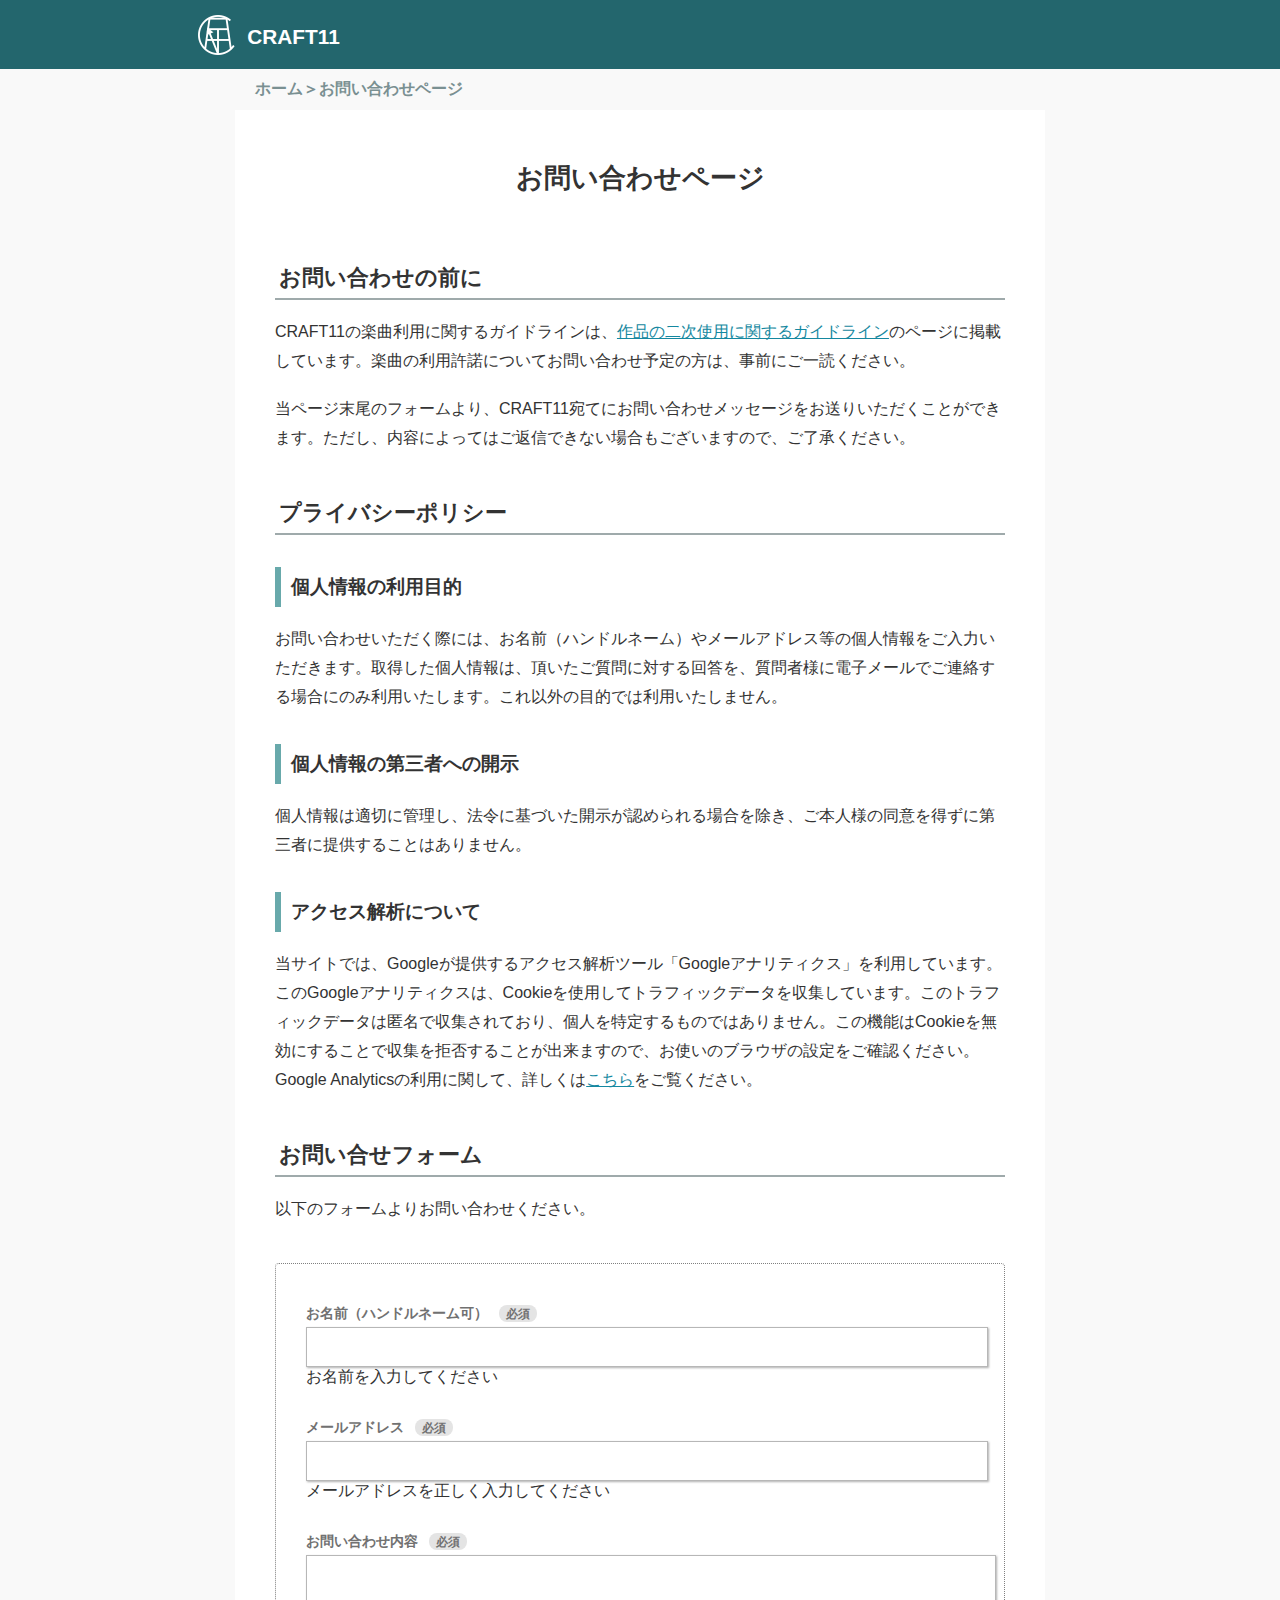
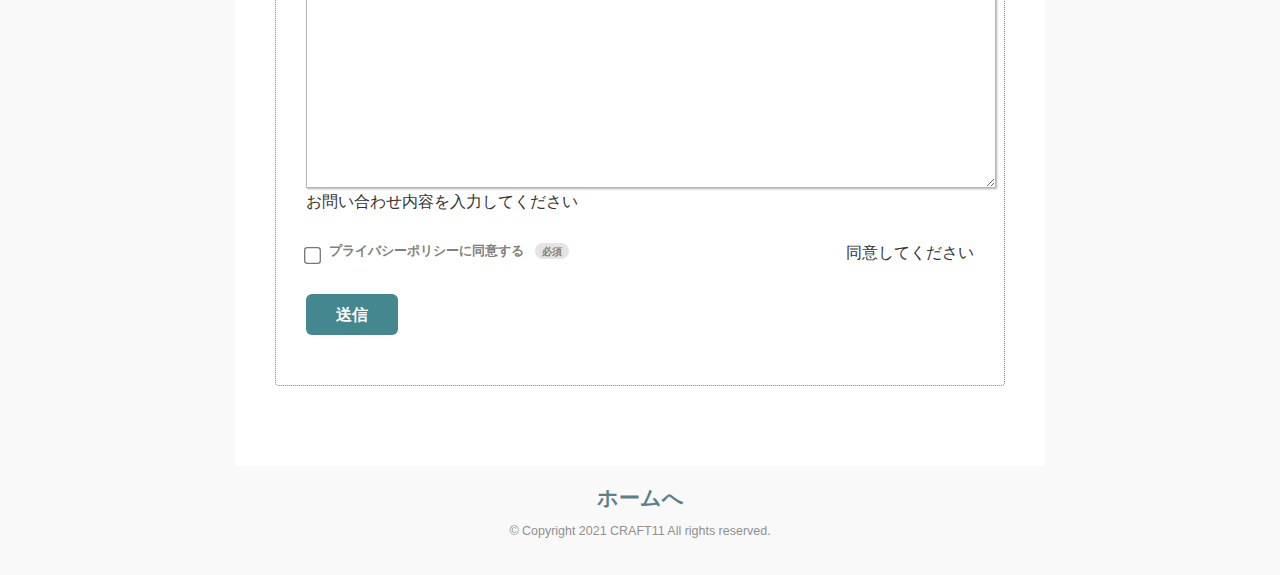
==== contact.html @ e32bd4b5 "Add files via upload" ====
<!DOCTYPE html>
<html>
  <head>
  	<meta charset="utf-8">
    <meta name="viewport" content="width=device-width,initial-scale=1">
    <link rel="stylesheet" href="style.css">
  	<title>お問い合わせページ | CRAFT11 Official Website</title>
    <!-- Global site tag (gtag.js) - Google Analytics -->
    <script async src="https://www.googletagmanager.com/gtag/js?id=G-51TTDFGV7H"></script>
    <script>
      window.dataLayer = window.dataLayer || [];
      function gtag(){dataLayer.push(arguments);}
      gtag('js', new Date());

      gtag('config', 'G-51TTDFGV7H');
    </script>
    <script src="https://sdk.form.run/js/v2/formrun.js"></script>  
  </head>
  <body>
    <header>
      <div class="header-wrapper">        
        <a href="https://craft11n.github.io/">
          <img src="icon.png">
          <span class="logo">CRAFT11</span>
        </a>
      </div>
    </header>
    <div class="breadcrumbs"><a href="https://craft11n.github.io/">ホーム</a>＞お問い合わせページ</div> 
    <div class="main-wrapper">      
      <h1>お問い合わせページ</h1>
      <h2>お問い合わせの前に</h2>
        <p>CRAFT11の楽曲利用に関するガイドラインは、<a href="https://craft11n.github.io/terms">作品の二次使用に関するガイドライン</a>のページに掲載しています。楽曲の利用許諾についてお問い合わせ予定の方は、事前にご一読ください。</p>
        <p>当ページ末尾のフォームより、CRAFT11宛てにお問い合わせメッセージをお送りいただくことができます。ただし、内容によってはご返信できない場合もございますので、ご了承ください。</p>
      <h2>プライバシーポリシー</h2>
        <h3>個人情報の利用目的</h3>
          <p>お問い合わせいただく際には、お名前（ハンドルネーム）やメールアドレス等の個人情報をご入力いただきます。取得した個人情報は、頂いたご質問に対する回答を、質問者様に電子メールでご連絡する場合にのみ利用いたします。これ以外の目的では利用いたしません。</p>
        <h3>個人情報の第三者への開示</h3>
          <p>個人情報は適切に管理し、法令に基づいた開示が認められる場合を除き、ご本人様の同意を得ずに第三者に提供することはありません。</p>
        <h3>アクセス解析について</h3>
          <p>当サイトでは、Googleが提供するアクセス解析ツール「Googleアナリティクス」を利用しています。このGoogleアナリティクスは、Cookieを使用してトラフィックデータを収集しています。このトラフィックデータは匿名で収集されており、個人を特定するものではありません。この機能はCookieを無効にすることで収集を拒否することが出来ますので、お使いのブラウザの設定をご確認ください。Google Analyticsの利用に関して、詳しくは<a href="https://marketingplatform.google.com/about/analytics/terms/jp/" target="_blank" rel="noopener">こちら</a>をご覧ください。</p>
      <h2>お問い合せフォーム</h2>
        <p>以下のフォームよりお問い合わせください。</p>
      <!-- class, action, methodを変更しないでください -->
      <form class="formrun" action="https://form.run/api/v1/r/ycvs5pogkgb296mnppfu9uvx" method="post">
        <!-- ↓自由に要素を追加・編集することができます -->
        <div class="form-wrapper">
          <label class="form-label">お名前（ハンドルネーム可）<span class="must">必須</span></label>
          <input name="お名前" type="text"data-formrun-required class="input-text shadow formbasic form-width">
          <div data-formrun-show-if-error="お名前">お名前を入力してください</div>
        </div>

        <div class="form-wrapper">
          <label class="form-label">メールアドレス<span class="must">必須</span></label>
          <input name="メールアドレス" type="text" data-formrun-type="email" data-formrun-required class="shadow form-width formbasic">
          <div data-formrun-show-if-error="メールアドレス">メールアドレスを正しく入力してください</div>
        </div>

        <div class="form-wrapper">
          <label class="form-label">お問い合わせ内容<span class="must">必須</span></label>
          <textarea name="お問い合わせ" data-formrun-required class="formbasic form-width text-region"></textarea>
          <div data-formrun-show-if-error="お問い合わせ">お問い合わせ内容を入力してください</div>
        </div>

        <div class="form-wrapper flexer">         
          <input type="checkbox" name="個人情報利用同意" data-formrun-required class="privacy-check">
          <label class="privacy-label">プライバシーポリシーに同意する<span class="must">必須</span></label>
          <div data-formrun-show-if-error="個人情報利用同意">同意してください</div>
        </div>

        <!-- ボット投稿をブロックするためのタグ -->
        <div class="_formrun_gotcha">
          <style media="screen">._formrun_gotcha {position:absolute!important;height:1px;width:1px;overflow:hidden;}</style>
          <label for="_formrun_gotcha">If you are a human, ignore this field</label>
          <input type="text" name="_formrun_gotcha" id="_formrun_gotcha" tabindex="-1">
        </div>

        <button type="submit" data-formrun-error-text="未入力の項目があります" data-formrun-submitting-text="送信中...">送信</button>
      </form>
    </div>
    <footer>
      <div class="footer-wrapper">
        <a href="https://craft11n.github.io/">ホームへ</a>
        <p class="copyright">© Copyright 2021 CRAFT11 All rights reserved.</p>
      </div>
    </footer>    
  </body>
</html>
---- style.css ----
/***************/

/* 1. 主要なタグ

****************/


/* 基本 */
html, body {
  color: #333;
  margin: 0;
  font-size: 16px;
  font-family: 'Avenir','Helvetica Neue','Helvetica','Arial','Hiragino Sans','ヒラギノ角ゴシック','Noto Sans JP','メイリオ',YuGothic,'Yu Gothic', Meiryo,'ＭＳ Ｐゴシック','MS PGothic';
  background: #f9f9f9;
  vertical-align : baseline;
}

a {
  color: #1588a0;
}

/*******************/

/* 2. サイトの骨格

********************/

/* header周り */
header {
  background: #23666d;
}

header img {
  margin: 0 4px 0 20px;
  width: 40px;
  position: relative;
  top: 11px;
}

.header-wrapper {
  box-sizing: border-box; /* これがないとレスポンシブ時にはみ出るので注意 */
  font-size: 1.3em;
  padding: 4px 20px 10px 0;
  width: 925px;
  margin: 0 auto;
}

.header-wrapper a {
  color: white;
  font-weight: bold;
  text-decoration: none;
  display: inline-block;
  padding: 0 0 10px 0;
  margin: 0 0 0 0;
}


/* パンくずリスト周り */
.breadcrumbs {
  box-sizing: border-box;  
  font-weight: bold;
  color: #7a9092;
  max-width: 810px;  
  margin: 0 auto;  
  padding: 10px 40px 10px 20px;
}

.breadcrumbs a {
  color: #7a9092;
  text-decoration: none;
}

/* main wrapper 周り*/
.main-wrapper {
  box-sizing: border-box; /* これがないとレスポンシブ時にはみ出るので注意 */
  max-width: 810px;
  padding: 10px 40px;
  margin: 0 auto;
  background: #ffffff;
}


/* footer周り */
footer {
  background: #f9f9f9;
}

.footer-wrapper {
  box-sizing: border-box; /* これがないとレスポンシブ時にはみ出るので注意 */
  text-align: center;
  font-size: 1.3em;
  padding: 18px 0;
  margin: 0 auto;
}

.footer-wrapper a {
  color: #598186;
  font-weight: bold;
  text-decoration: none;
}

.copyright{
  color: #909090;
  font-size: 0.6em;
  margin-top: 0.6em;
}

/******************/

/* 3. 文字装飾

*******************/


/* 基本タグ*/
h1 {
  font-size: 1.7em;
  text-align: center;
  padding: 0.8em;
}

h2 {
  margin: 1.8em 0 0.8em 0;
  padding: 1px 4px;
  border-bottom: solid 2px #9faaab;
  font-size: 1.4em;
  line-height: 1.7;
}

h3 {
    position: relative;
    padding: 7px 0 7px 16px;
    margin-top: 1.7em;
}

h3:before {
    content: "";
    position: absolute;
    top: 0;
    left: 0;
    width: 6px;
    height: 100%;
    background: #68a9ab;
}

h4 {
  margin: 1.2em 0 0.8em 0;
}

p {
  margin:  0 0 1.2em;
  line-height: 1.8;
}

/* リストデザイン  */
ul, ol {
  margin-bottom: 1.5em;
  padding: 1em 1em 1em 2.5em;
  border: solid 2px #e8e8e8;
  border-radius: 3px;  
}

li {
  padding: 5px 0;
}

/*文字を小さく控えめに表現したいとき*/
.small {
  font-size: 0.9em;
  color: #77716d;
}

/* 文字を青色に */
.blue {
  color: #027ed6;
}

/******************/

/* 4. その他アイコン

*******************/


/*Q&Aアイコン*/
.faq {
  margin: 1.5em 0 3em 0;
  border: solid 2px #e4e4e4;
  padding: 20px 15px 10px;
  border-radius: 2px;
}

p.que::before, p.ans::before {
    content: "Q";
    position: absolute;
    left: 0;
    display: inline-block;
    width: 45px;
    height: 45px;
    line-height: 45px;
    vertical-align: middle;
    text-align: center;
    font-family: Arial,sans-serif;
    font-size: 21px;
    background: #8fc1f1;
    color: #fff;
    border-radius: 50%;  
}
.que, .ans {
  position: relative;
  padding: 0 0 0 55px;
  margin: 0 0 1.8em 0;
}

p.ans::before {
    content: "A";
    background: #f59e9e;   
}


/******************/

/* 5. レスポンシブ設定

*******************/


/* レスポンシブの基本設定*/
@media screen and (max-width: 767px) {
  h1 {
    font-size: 1.5em;
  }
  h2 {
    font-size: 20px;
  }
  h3 {
    font-size: 18px;
  }
  .main-wrapper, .breadcrumbs {
    width: 90%;
    padding: 10px 20px;    
  }
}


/* PC閲覧時のみマウスホバーを有効に */
@media screen and (min-width: 768px) {
  a:hover{
    text-decoration: none;
  }
  /* ヘッダのリンク */
  .header-wrapper a:hover {
    color: #ffeded;
  }
  /* パンくずリストのリンク */
  .breadcrumbs a:hover {
    color: #7a9092;
    text-decoration: underline;
  }
  /* フッタのリンク */
  .footer-wrapper a:hover {
    color: #439aa5;
  }

  /* お問い合わせフォーム・送信ボタン ホバー時 */
  .formrun button:hover {
    cursor: pointer;
    background-color: #619da2;
  }  
}

/* 背景のスクロール調整 */
@media screen and (max-width: 900px) {
  .main-wrapper, .header-wrapper, .footer-wrapper, .breadcrumbs {
    width: 100%;
  }
}



/******************/

/* 6. お問合せフォーム

*******************/

/* フォントを継承する */
button, input, select, textarea {
  font-family : inherit;
  font-size : 100%;
  line-height: 1.6;
}



/* フォーム全体の親タグ */
.formrun {
  background: #fff;
  padding: 10px 30px 50px;
  border: dotted 1px gray;
  border-radius: 4px;
  margin: 40px 0 70px 0;
}


/* フォームの各項目のdiv設定 */
.form-wrapper {
  margin: 30px 0 0 0;
}


/* フォームの入力部分の基本デザイン  */
.formbasic {
  background-color: white;
  border-style: solid; /*これがないと枠線の色が反映されない*/
  border-color: #b7b7b7; /*枠線の色*/
  border-width: 1px; /*枠線の太さ*/
  padding: 6px;
  outline: none; /*フォーカスした際の枠線を消す*/
  box-shadow: 1px 1px 2px #b1b1b1;  /*フォームに影を付けて立体的に */
}

/* お問い合わせ内容の領域を広げる */
.text-region {
   padding: 10px 10px 170px;
}

/* フォームにフォーカス時に青い枠をつける */
.formbasic:focus {
  box-shadow: 0 0 0 2px rgb(66 153 225 / 50%);
}

/* 入力項目の見出しのデザイン */
.form-label {
  color: #717171;
  font-size: 0.9em;
  font-weight: bold;
  display: block;
  margin: 0 0 4px 0;  
}

/*入力部の幅*/
.form-width {
  width: 100%;
}

/* 必須 という文字のデザイン */
.must {
  font-size: 0.8em;
  display: inline-block;
  background: #e4e4e4;
  padding: 2px 7px 0 7px;
  margin: 0 11px;
  border-radius: 8px;
}

.flexer {
  display: flex;
}

/* プライバシーポリシー用のラベル用class */
.privacy-label {
  flex: 1;
  color: gray;
  font-size: 0.8em;
  font-weight: bold;
  display: inline-block;
  margin: 0 0 0 10px;
}

/*プライバシーポリシーのチェックボックスのcss*/
.privacy-check {
  margin: 0;
  top: 2px;
  position: relative;
  transform:scale(1.3)
}

/* 送信ボタンのデザイン  */
.formrun button {
  margin-top: 30px;
  background-color: #45878e; /* 送信ボタンの色 */
  color: white;
  border-width: 0;
  padding: 8px 30px;
  font-size: 1em;
  font-weight: bold;
  border-radius: 6px;
}




/* 未記入時のエラー */
.formrun-system-show {
  font-size: 0.8em;
  color: #ea677f;
}

/* 未記入項目時に付加されるclassを利用して枠線の色を赤色に */
.formrun-has-error {
  border-color: #fb91a4!important;
}
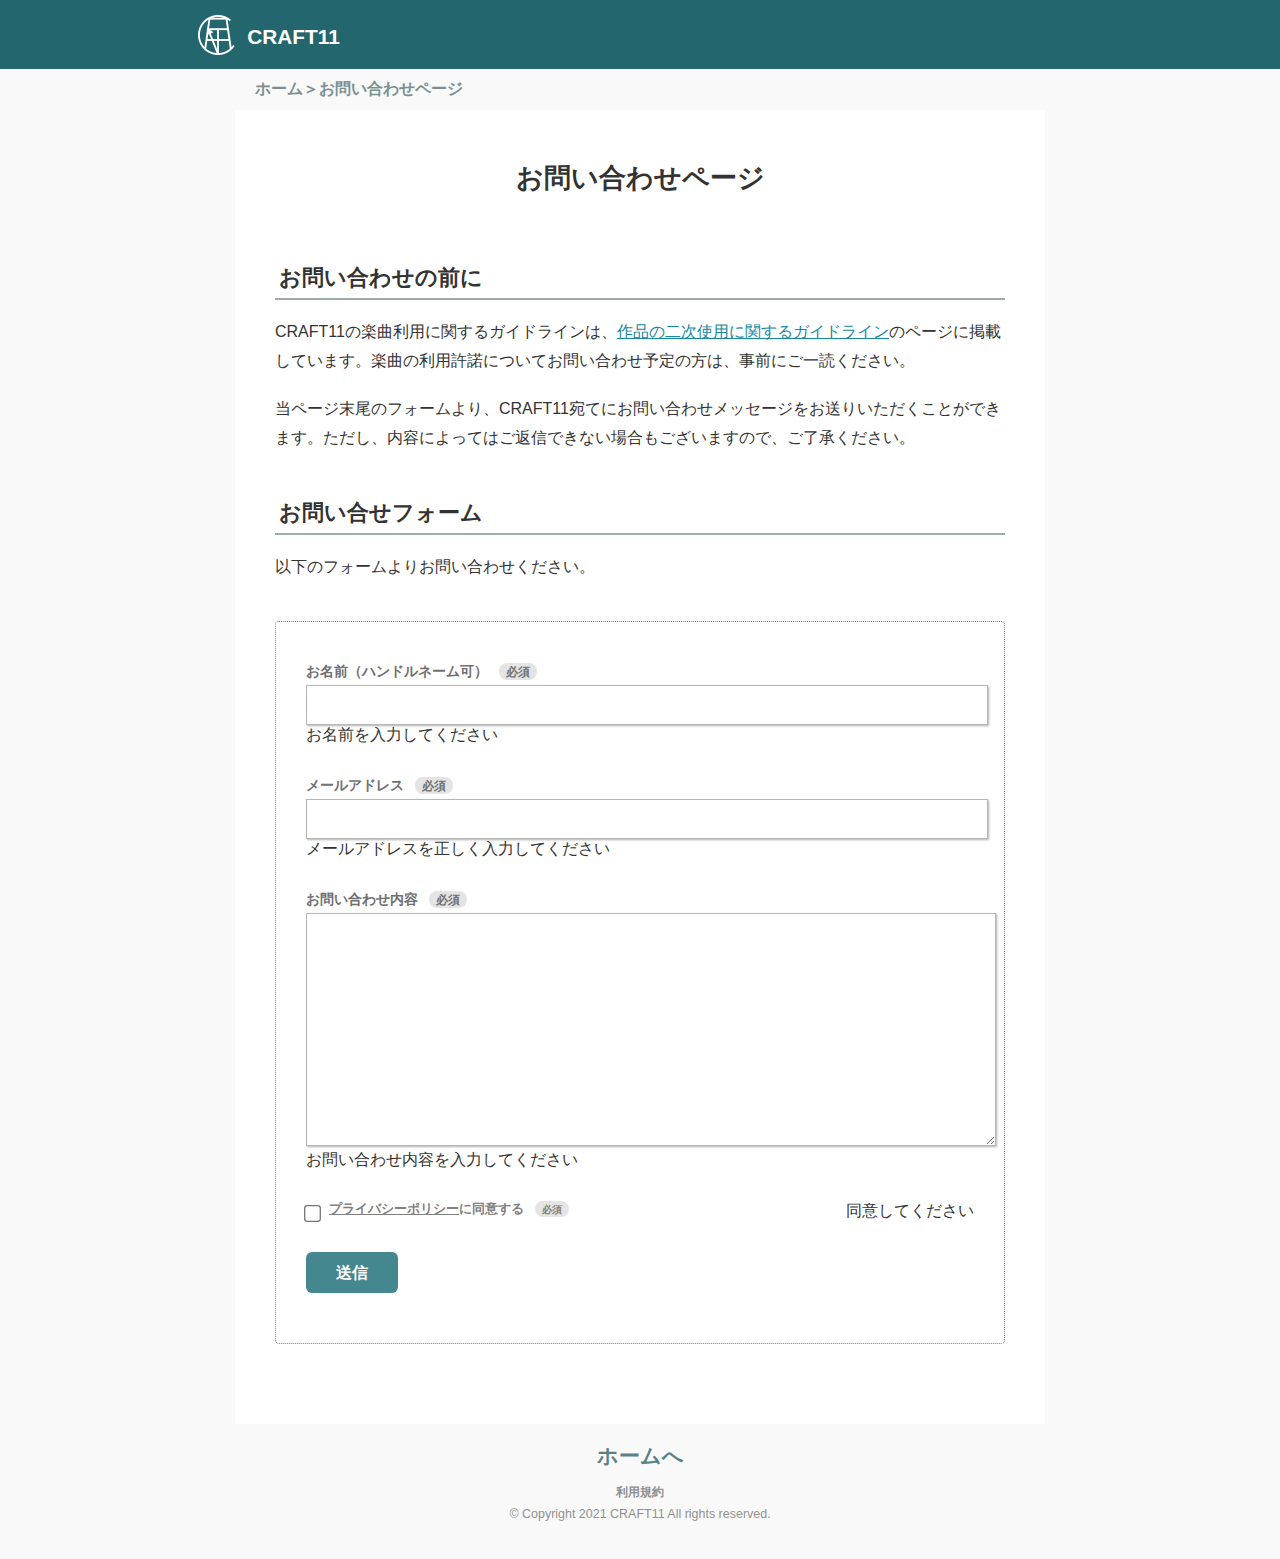
==== commit fd936b41: "Add files via upload" ====
--- a/contact.html
+++ b/contact.html
@@ -29,15 +29,8 @@
     <div class="main-wrapper">      
       <h1>お問い合わせページ</h1>
       <h2>お問い合わせの前に</h2>
-        <p>CRAFT11の楽曲利用に関するガイドラインは、<a href="https://craft11n.github.io/terms">作品の二次使用に関するガイドライン</a>のページに掲載しています。楽曲の利用許諾についてお問い合わせ予定の方は、事前にご一読ください。</p>
+        <p>CRAFT11の楽曲利用に関するガイドラインは、<a href="https://craft11n.github.io/guideline">作品の二次使用に関するガイドライン</a>のページに掲載しています。楽曲の利用許諾についてお問い合わせ予定の方は、事前にご一読ください。</p>
         <p>当ページ末尾のフォームより、CRAFT11宛てにお問い合わせメッセージをお送りいただくことができます。ただし、内容によってはご返信できない場合もございますので、ご了承ください。</p>
-      <h2>プライバシーポリシー</h2>
-        <h3>個人情報の利用目的</h3>
-          <p>お問い合わせいただく際には、お名前（ハンドルネーム）やメールアドレス等の個人情報をご入力いただきます。取得した個人情報は、頂いたご質問に対する回答を、質問者様に電子メールでご連絡する場合にのみ利用いたします。これ以外の目的では利用いたしません。</p>
-        <h3>個人情報の第三者への開示</h3>
-          <p>個人情報は適切に管理し、法令に基づいた開示が認められる場合を除き、ご本人様の同意を得ずに第三者に提供することはありません。</p>
-        <h3>アクセス解析について</h3>
-          <p>当サイトでは、Googleが提供するアクセス解析ツール「Googleアナリティクス」を利用しています。このGoogleアナリティクスは、Cookieを使用してトラフィックデータを収集しています。このトラフィックデータは匿名で収集されており、個人を特定するものではありません。この機能はCookieを無効にすることで収集を拒否することが出来ますので、お使いのブラウザの設定をご確認ください。Google Analyticsの利用に関して、詳しくは<a href="https://marketingplatform.google.com/about/analytics/terms/jp/" target="_blank" rel="noopener">こちら</a>をご覧ください。</p>
       <h2>お問い合せフォーム</h2>
         <p>以下のフォームよりお問い合わせください。</p>
       <!-- class, action, methodを変更しないでください -->
@@ -63,7 +56,7 @@
 
         <div class="form-wrapper flexer">         
           <input type="checkbox" name="個人情報利用同意" data-formrun-required class="privacy-check">
-          <label class="privacy-label">プライバシーポリシーに同意する<span class="must">必須</span></label>
+          <label class="privacy-label"><a href="https://craft11n.github.io/terms#privacy">プライバシーポリシー</a>に同意する<span class="must">必須</span></label>
           <div data-formrun-show-if-error="個人情報利用同意">同意してください</div>
         </div>
 
@@ -80,8 +73,11 @@
     <footer>
       <div class="footer-wrapper">
         <a href="https://craft11n.github.io/">ホームへ</a>
-        <p class="copyright">© Copyright 2021 CRAFT11 All rights reserved.</p>
+        <div class="bottom-end">
+          <p class="terms"><a href="https://craft11n.github.io/terms">利用規約</a></p>
+          <p class="copyright">© Copyright 2021 CRAFT11 All rights reserved.</p>
+        </div>
       </div>
-    </footer>    
+    </footer>  
   </body>
 </html>--- a/style.css
+++ b/style.css
@@ -99,11 +99,25 @@
   text-decoration: none;
 }
 
-.copyright{
+.bottom-end {
+  margin-top: 0.5em;
+}
+
+.copyright {
   color: #909090;
   font-size: 0.6em;
-  margin-top: 0.6em;
-}
+  /* margin-top: 0; */
+}
+
+.terms {
+  margin: 0;
+  font-size: 0.6em;
+}
+
+.terms a {
+  color: #909090;
+}
+
 
 /******************/
 
@@ -368,6 +382,10 @@
   margin: 0 0 0 10px;
 }
 
+.privacy-label a {
+  color: gray;
+}
+
 /*プライバシーポリシーのチェックボックスのcss*/
 .privacy-check {
   margin: 0;
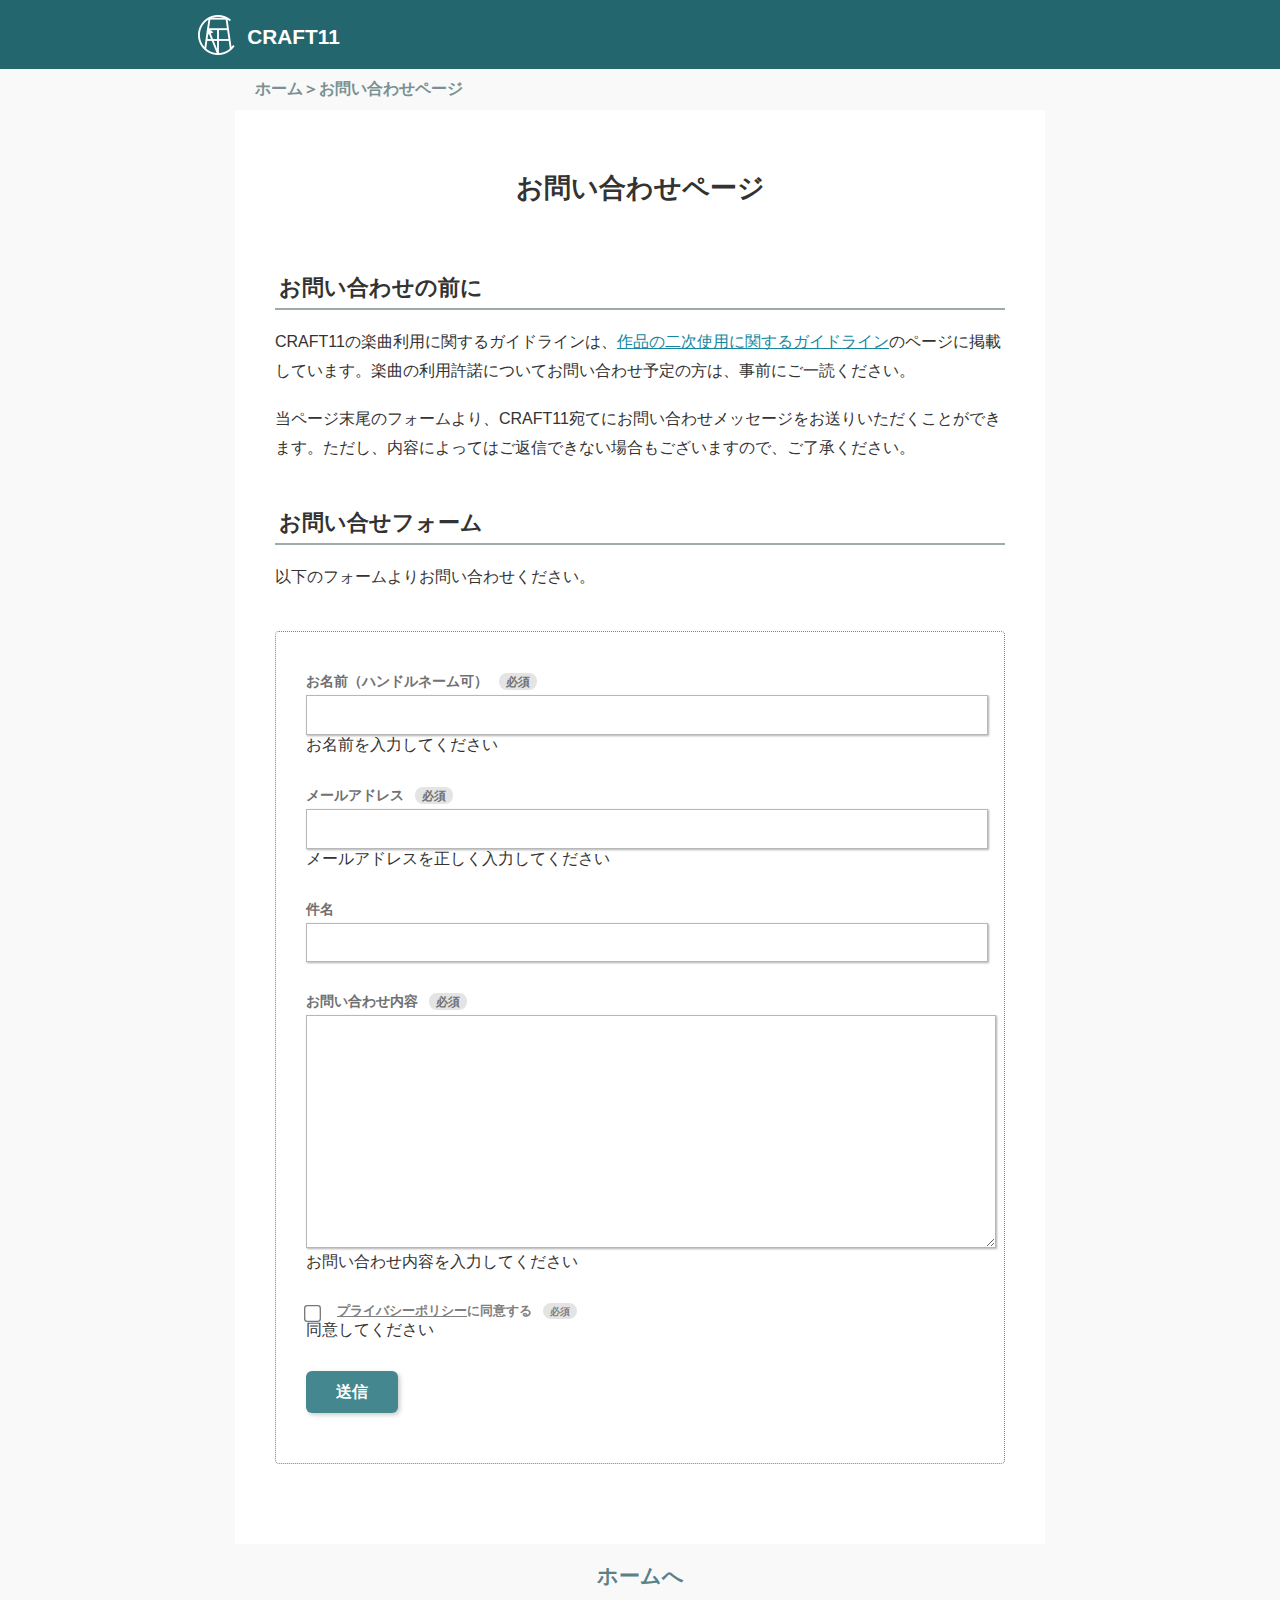
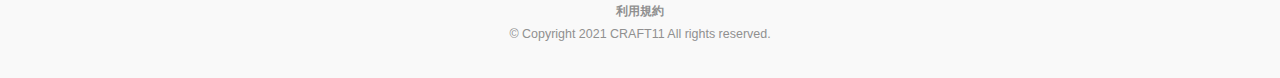
==== commit 71af4ff2: "Update contact.html" ====
--- a/contact.html
+++ b/contact.html
@@ -49,6 +49,11 @@
         </div>
 
         <div class="form-wrapper">
+          <label class="form-label">件名</label>
+          <input name="件名" type="text" data-formrun-type="email" data-formrun-required class="shadow form-width formbasic">
+        </div>
+
+        <div class="form-wrapper">
           <label class="form-label">お問い合わせ内容<span class="must">必須</span></label>
           <textarea name="お問い合わせ" data-formrun-required class="formbasic form-width text-region"></textarea>
           <div data-formrun-show-if-error="お問い合わせ">お問い合わせ内容を入力してください</div>
@@ -56,7 +61,7 @@
 
         <div class="form-wrapper flexer">         
           <input type="checkbox" name="個人情報利用同意" data-formrun-required class="privacy-check">
-          <label class="privacy-label"><a href="https://craft11n.github.io/terms#privacy">プライバシーポリシー</a>に同意する<span class="must">必須</span></label>
+          <label class="privacy-label"><a href="https://craft11n.github.io/terms#privacy" target="_blank">プライバシーポリシー</a>に同意する<span class="must">必須</span></label>
           <div data-formrun-show-if-error="個人情報利用同意">同意してください</div>
         </div>
 
@@ -80,4 +85,4 @@
       </div>
     </footer>  
   </body>
-</html>+</html>
--- a/style.css
+++ b/style.css
@@ -74,7 +74,7 @@
 .main-wrapper {
   box-sizing: border-box; /* これがないとレスポンシブ時にはみ出るので注意 */
   max-width: 810px;
-  padding: 10px 40px;
+  padding: 20px 40px 40px;
   margin: 0 auto;
   background: #ffffff;
 }
@@ -279,7 +279,6 @@
   /* お問い合わせフォーム・送信ボタン ホバー時 */
   .formrun button:hover {
     cursor: pointer;
-    background-color: #619da2;
   }  
 }
 
@@ -313,7 +312,7 @@
   padding: 10px 30px 50px;
   border: dotted 1px gray;
   border-radius: 4px;
-  margin: 40px 0 70px 0;
+  margin: 40px 0;
 }
 
 
@@ -370,6 +369,7 @@
 
 .flexer {
   display: flex;
+  flex-wrap: wrap; /* 未入力エラー時のポップアップを下に追いやるための記述 */
 }
 
 /* プライバシーポリシー用のラベル用class */
@@ -379,7 +379,8 @@
   font-size: 0.8em;
   font-weight: bold;
   display: inline-block;
-  margin: 0 0 0 10px;
+  margin: 0 0 0 18px;
+  min-width: 90%; /* 未入力エラー時のポップアップを下に追いやるための記述 */
 }
 
 .privacy-label a {
@@ -404,8 +405,16 @@
   font-size: 1em;
   font-weight: bold;
   border-radius: 6px;
-}
-
+  box-shadow: #ababab9e 2px 2px 4px;
+}
+
+/* 送信ボタンを押した際のアクション */
+.formrun button:active {
+  /*ボタンを押したとき*/
+  -webkit-transform: translateY(2px);
+  transform: translateY(2px);　/*下に動く*/
+  box-shadow: none;　/*影を消す*/
+}
 
 
 
@@ -418,4 +427,4 @@
 /* 未記入項目時に付加されるclassを利用して枠線の色を赤色に */
 .formrun-has-error {
   border-color: #fb91a4!important;
-}+}
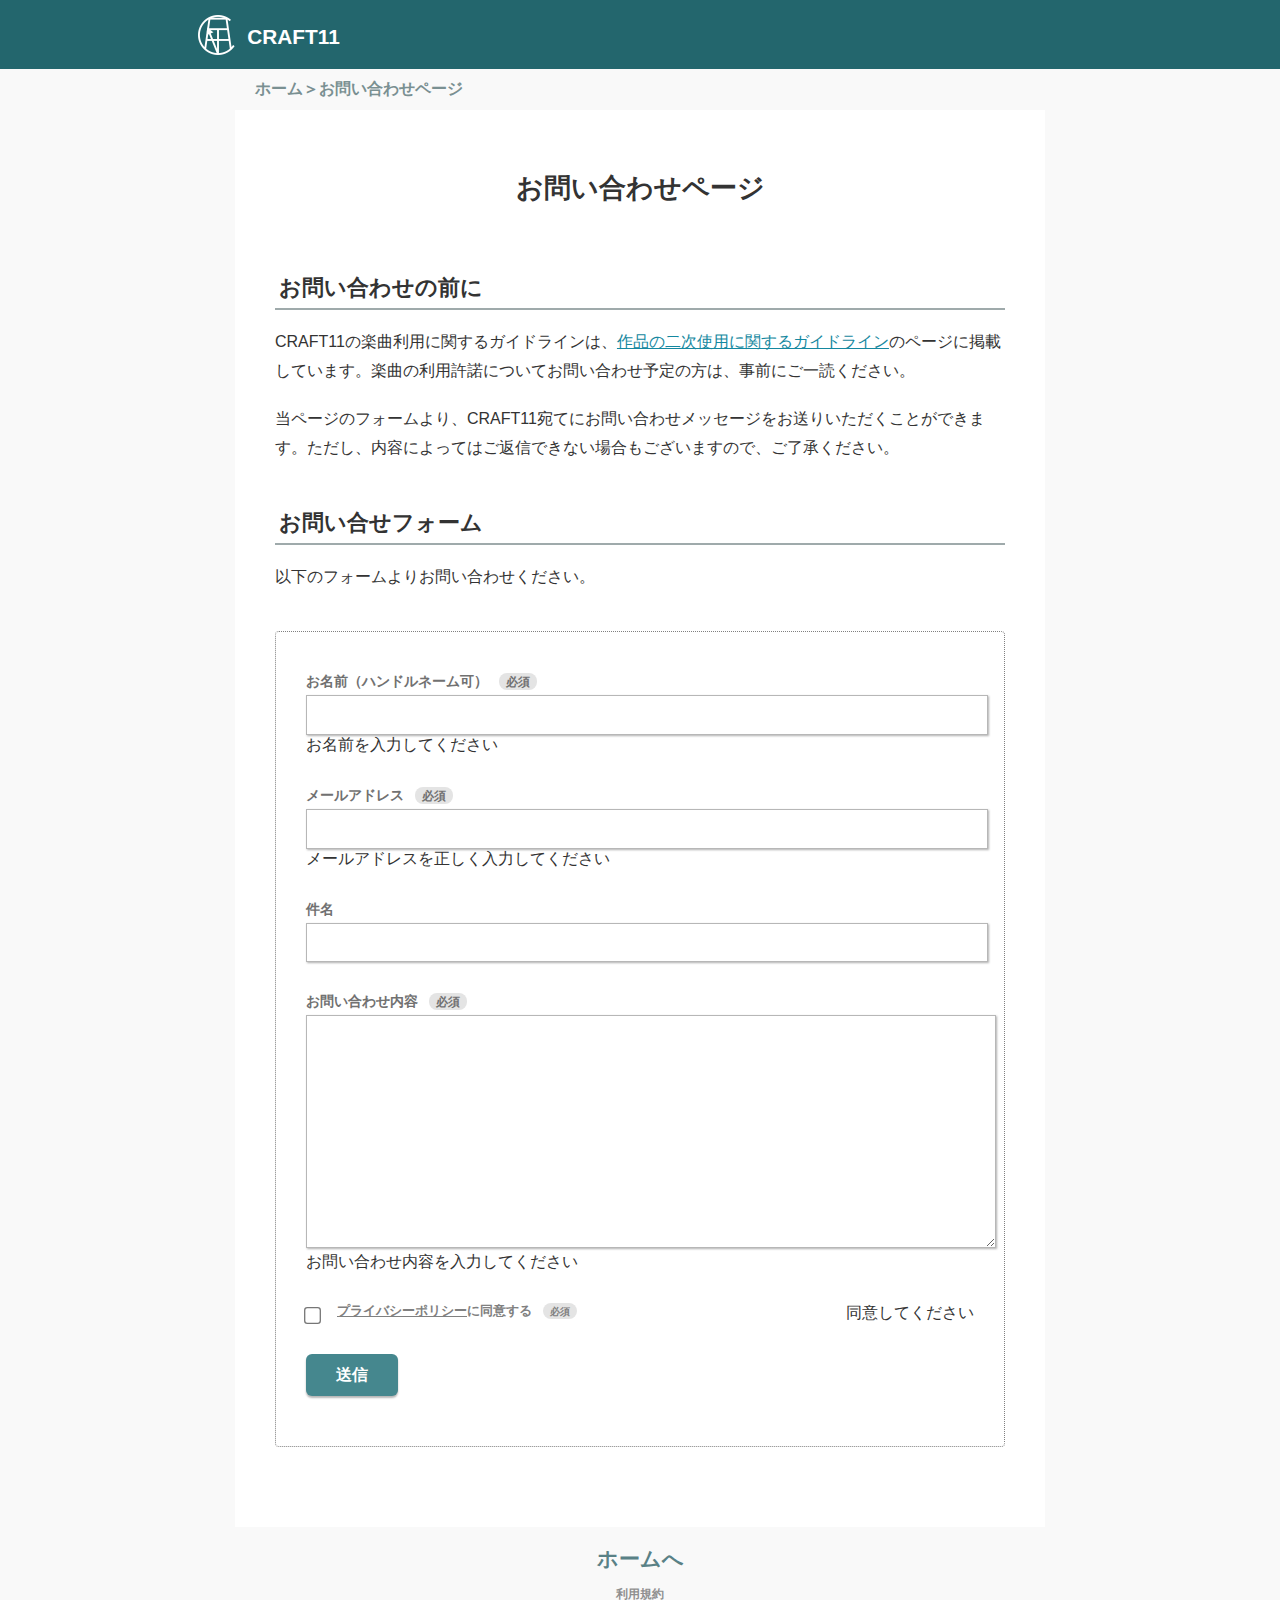
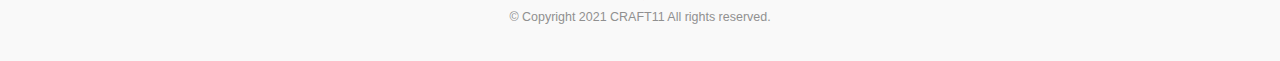
==== commit 25656f71: "Update contact.html" ====
--- a/contact.html
+++ b/contact.html
@@ -30,7 +30,7 @@
       <h1>お問い合わせページ</h1>
       <h2>お問い合わせの前に</h2>
         <p>CRAFT11の楽曲利用に関するガイドラインは、<a href="https://craft11n.github.io/guideline">作品の二次使用に関するガイドライン</a>のページに掲載しています。楽曲の利用許諾についてお問い合わせ予定の方は、事前にご一読ください。</p>
-        <p>当ページ末尾のフォームより、CRAFT11宛てにお問い合わせメッセージをお送りいただくことができます。ただし、内容によってはご返信できない場合もございますので、ご了承ください。</p>
+        <p>当ページのフォームより、CRAFT11宛てにお問い合わせメッセージをお送りいただくことができます。ただし、内容によってはご返信できない場合もございますので、ご了承ください。</p>
       <h2>お問い合せフォーム</h2>
         <p>以下のフォームよりお問い合わせください。</p>
       <!-- class, action, methodを変更しないでください -->
@@ -50,7 +50,7 @@
 
         <div class="form-wrapper">
           <label class="form-label">件名</label>
-          <input name="件名" type="text" data-formrun-type="email" data-formrun-required class="shadow form-width formbasic">
+          <input name="件名" type="text" class="shadow form-width formbasic">
         </div>
 
         <div class="form-wrapper">
--- a/style.css
+++ b/style.css
@@ -231,7 +231,6 @@
     background: #f59e9e;   
 }
 
-
 /******************/
 
 /* 5. レスポンシブ設定
@@ -380,7 +379,7 @@
   font-weight: bold;
   display: inline-block;
   margin: 0 0 0 18px;
-  min-width: 90%; /* 未入力エラー時のポップアップを下に追いやるための記述 */
+  min-width: 70%; /* 未入力エラー時のポップアップを下に追いやるための記述 */
 }
 
 .privacy-label a {
@@ -405,26 +404,23 @@
   font-size: 1em;
   font-weight: bold;
   border-radius: 6px;
-  box-shadow: #ababab9e 2px 2px 4px;
+  box-shadow: 0px 2px 2px rgba(0, 0, 0, 0.29);
 }
 
 /* 送信ボタンを押した際のアクション */
-.formrun button:active {
-  /*ボタンを押したとき*/
+.formrun button:active { 
   -webkit-transform: translateY(2px);
-  transform: translateY(2px);　/*下に動く*/
-  box-shadow: none;　/*影を消す*/
-}
-
-
-
-/* 未記入時のエラー */
+  transform: translateY(2px); /*下に動く*/
+  box-shadow: none;
+}
+
+/* フォームに未記入項目がある際のエラー */
 .formrun-system-show {
   font-size: 0.8em;
   color: #ea677f;
 }
 
-/* 未記入項目時に付加されるclassを利用して枠線の色を赤色に */
+/* 未記入項目があるときに付加されるclassを利用して枠線の色を赤色に */
 .formrun-has-error {
   border-color: #fb91a4!important;
 }
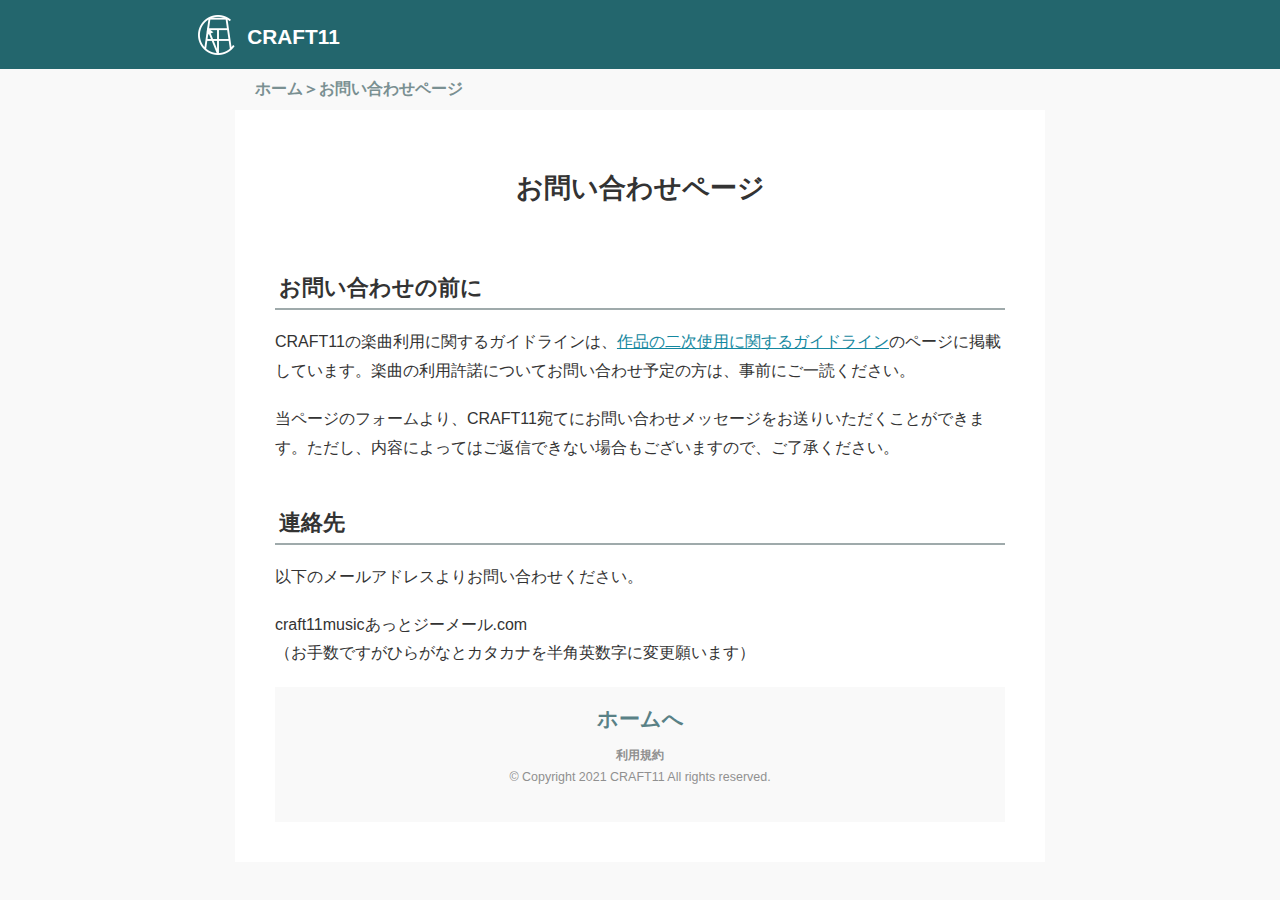
==== commit ddbd7f00: "Update contact.html" ====
--- a/contact.html
+++ b/contact.html
@@ -31,50 +31,10 @@
       <h2>お問い合わせの前に</h2>
         <p>CRAFT11の楽曲利用に関するガイドラインは、<a href="https://craft11n.github.io/guideline">作品の二次使用に関するガイドライン</a>のページに掲載しています。楽曲の利用許諾についてお問い合わせ予定の方は、事前にご一読ください。</p>
         <p>当ページのフォームより、CRAFT11宛てにお問い合わせメッセージをお送りいただくことができます。ただし、内容によってはご返信できない場合もございますので、ご了承ください。</p>
-      <h2>お問い合せフォーム</h2>
-        <p>以下のフォームよりお問い合わせください。</p>
-      <!-- class, action, methodを変更しないでください -->
-      <form class="formrun" action="https://form.run/api/v1/r/ycvs5pogkgb296mnppfu9uvx" method="post">
-        <!-- ↓自由に要素を追加・編集することができます -->
-        <div class="form-wrapper">
-          <label class="form-label">お名前（ハンドルネーム可）<span class="must">必須</span></label>
-          <input name="お名前" type="text"data-formrun-required class="input-text shadow formbasic form-width">
-          <div data-formrun-show-if-error="お名前">お名前を入力してください</div>
-        </div>
-
-        <div class="form-wrapper">
-          <label class="form-label">メールアドレス<span class="must">必須</span></label>
-          <input name="メールアドレス" type="text" data-formrun-type="email" data-formrun-required class="shadow form-width formbasic">
-          <div data-formrun-show-if-error="メールアドレス">メールアドレスを正しく入力してください</div>
-        </div>
-
-        <div class="form-wrapper">
-          <label class="form-label">件名</label>
-          <input name="件名" type="text" class="shadow form-width formbasic">
-        </div>
-
-        <div class="form-wrapper">
-          <label class="form-label">お問い合わせ内容<span class="must">必須</span></label>
-          <textarea name="お問い合わせ" data-formrun-required class="formbasic form-width text-region"></textarea>
-          <div data-formrun-show-if-error="お問い合わせ">お問い合わせ内容を入力してください</div>
-        </div>
-
-        <div class="form-wrapper flexer">         
-          <input type="checkbox" name="個人情報利用同意" data-formrun-required class="privacy-check">
-          <label class="privacy-label"><a href="https://craft11n.github.io/terms#privacy" target="_blank">プライバシーポリシー</a>に同意する<span class="must">必須</span></label>
-          <div data-formrun-show-if-error="個人情報利用同意">同意してください</div>
-        </div>
-
-        <!-- ボット投稿をブロックするためのタグ -->
-        <div class="_formrun_gotcha">
-          <style media="screen">._formrun_gotcha {position:absolute!important;height:1px;width:1px;overflow:hidden;}</style>
-          <label for="_formrun_gotcha">If you are a human, ignore this field</label>
-          <input type="text" name="_formrun_gotcha" id="_formrun_gotcha" tabindex="-1">
-        </div>
-
-        <button type="submit" data-formrun-error-text="未入力の項目があります" data-formrun-submitting-text="送信中...">送信</button>
-      </form>
-    </div>
+      <h2>連絡先</h2>
+        <p>以下のメールアドレスよりお問い合わせください。</p>
+        <p>craft11musicあっとジーメール.com<br>
+        （お手数ですがひらがなとカタカナを半角英数字に変更願います）</p>
     <footer>
       <div class="footer-wrapper">
         <a href="https://craft11n.github.io/">ホームへ</a>
--- a/style.css
+++ b/style.css
@@ -188,6 +188,7 @@
 .blue {
   color: #027ed6;
 }
+
 
 /******************/
 
@@ -231,9 +232,72 @@
     background: #f59e9e;   
 }
 
+
+
+
+/**********************/
+
+/* 5. Specialページの設定
+
+***********************/
+
+
+/* flex化するための親要素div */
+.dl-wrapper {
+  display: flex;
+  flex-wrap: wrap;
+}
+
+
+/* 曲タイトル＆DLボタンの1セット */
+.dlbox {
+  box-sizing: border-box;
+  width: 46%;
+  padding: 20px 10px 25px;
+  margin: 1em 8% 2em 0;
+  display: flex;
+  flex-direction: column; /* 子要素を縦に並べる */  
+  text-align: center; /* 子要素を中央寄せ */
+  border: 2px solid #dadada;
+  border-radius: 8px;
+}
+
+.dlbox:nth-child(even) {
+  margin: 1em 0 2em;
+}
+
+/* スマホ表示時は1列に */
+@media screen and (max-width: 767px) {
+  .dlbox, .dlbox:nth-child(even) {
+    width: 100%;
+    margin: 1em 0 2em;    
+  }
+}
+
+/* 曲タイトル */
+.ttl {
+    line-height: 1.4;
+    font-size: 1.2em;
+    margin-bottom: 0.7em;
+    color: #7e8384;
+}
+
+/* Downloadボタン */
+.dl-btn {
+    display: inline-block;
+    font-size: 1.1em;
+    text-decoration: none;
+    color: white;
+    background: #6f9a9e;
+    border-radius: 4px;
+    padding: 6px 10px 4px;
+    margin: auto auto 0 auto;    
+}
+
+
 /******************/
 
-/* 5. レスポンシブ設定
+/* 6. レスポンシブ設定
 
 *******************/
 
@@ -292,7 +356,7 @@
 
 /******************/
 
-/* 6. お問合せフォーム
+/* 7. お問合せフォーム
 
 *******************/
 
@@ -405,13 +469,14 @@
   font-weight: bold;
   border-radius: 6px;
   box-shadow: 0px 2px 2px rgba(0, 0, 0, 0.29);
+  -webkit-tap-highlight-color: transparent; /* iPhoneのSafariでタップした時の影を消す */
 }
 
 /* 送信ボタンを押した際のアクション */
-.formrun button:active { 
+.formrun button:active {
   -webkit-transform: translateY(2px);
   transform: translateY(2px); /*下に動く*/
-  box-shadow: none;
+  box-shadow: none; /* 影を消す */
 }
 
 /* フォームに未記入項目がある際のエラー */
